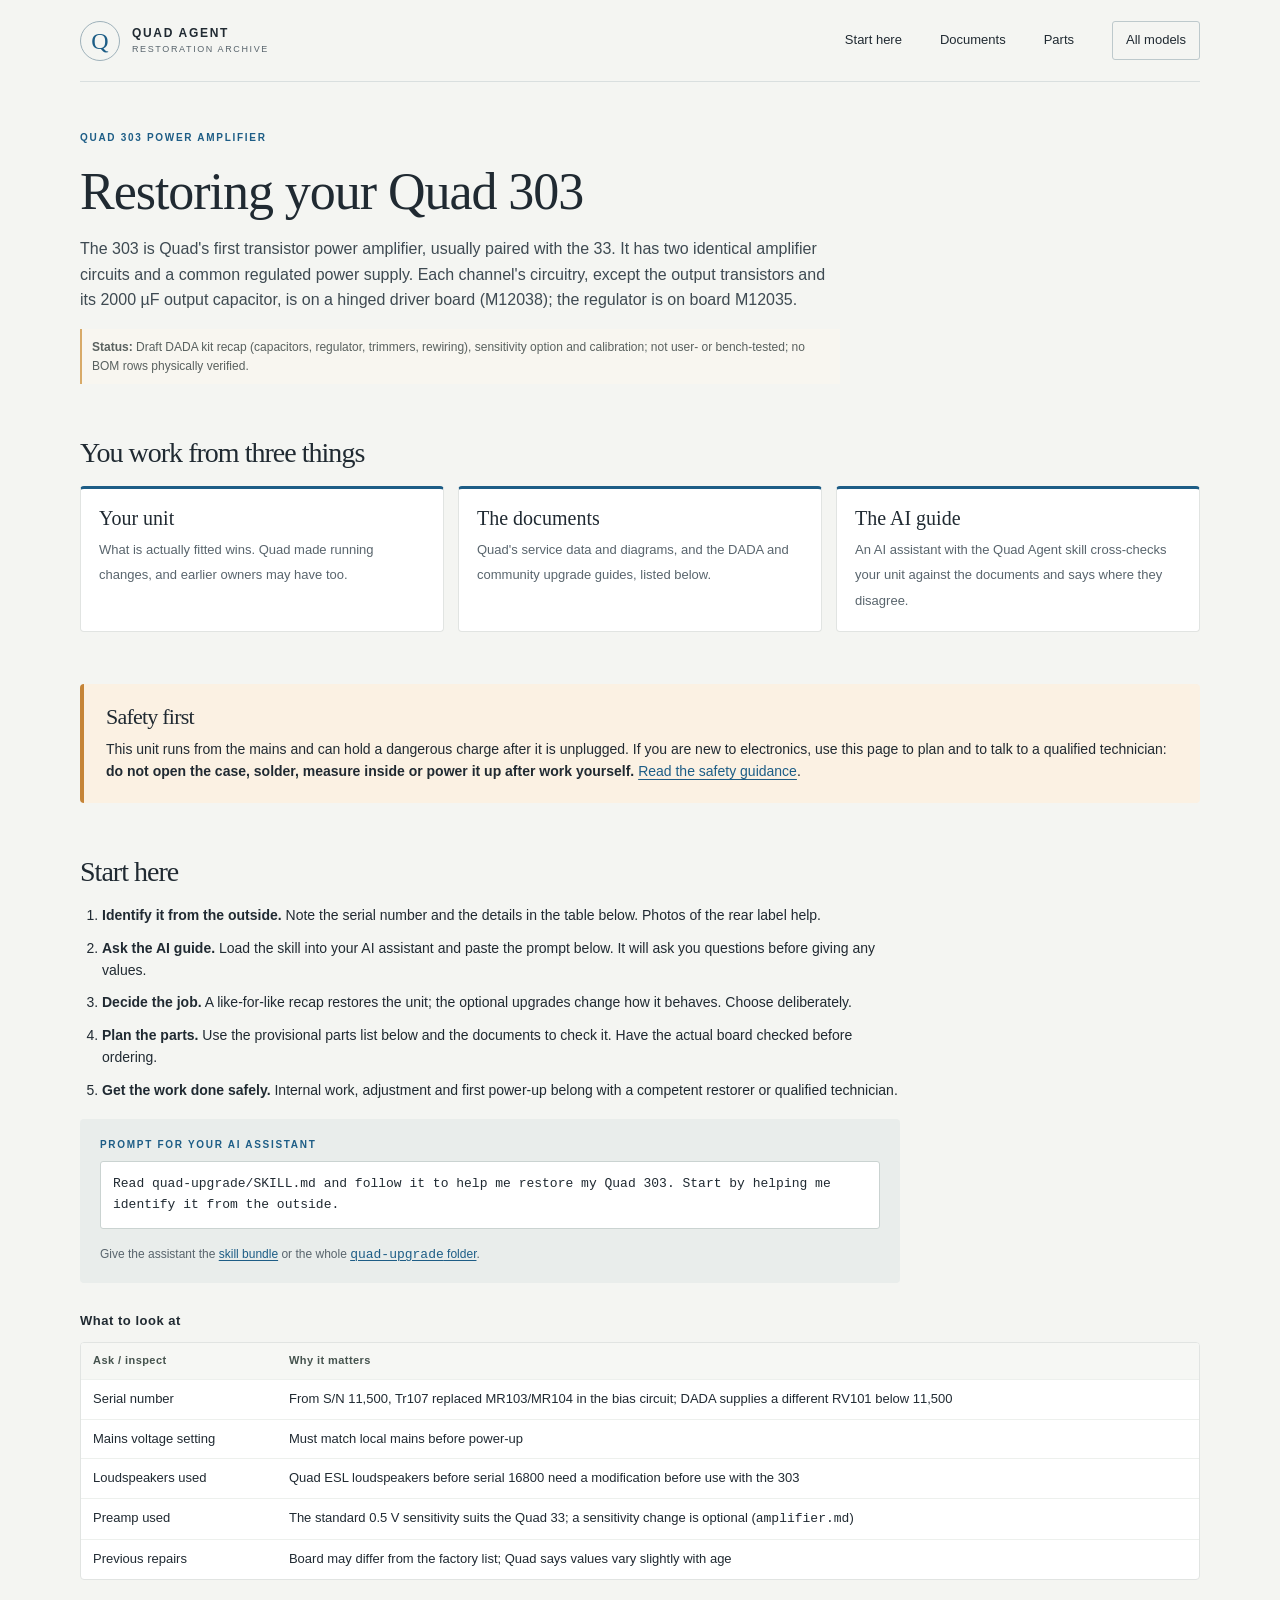
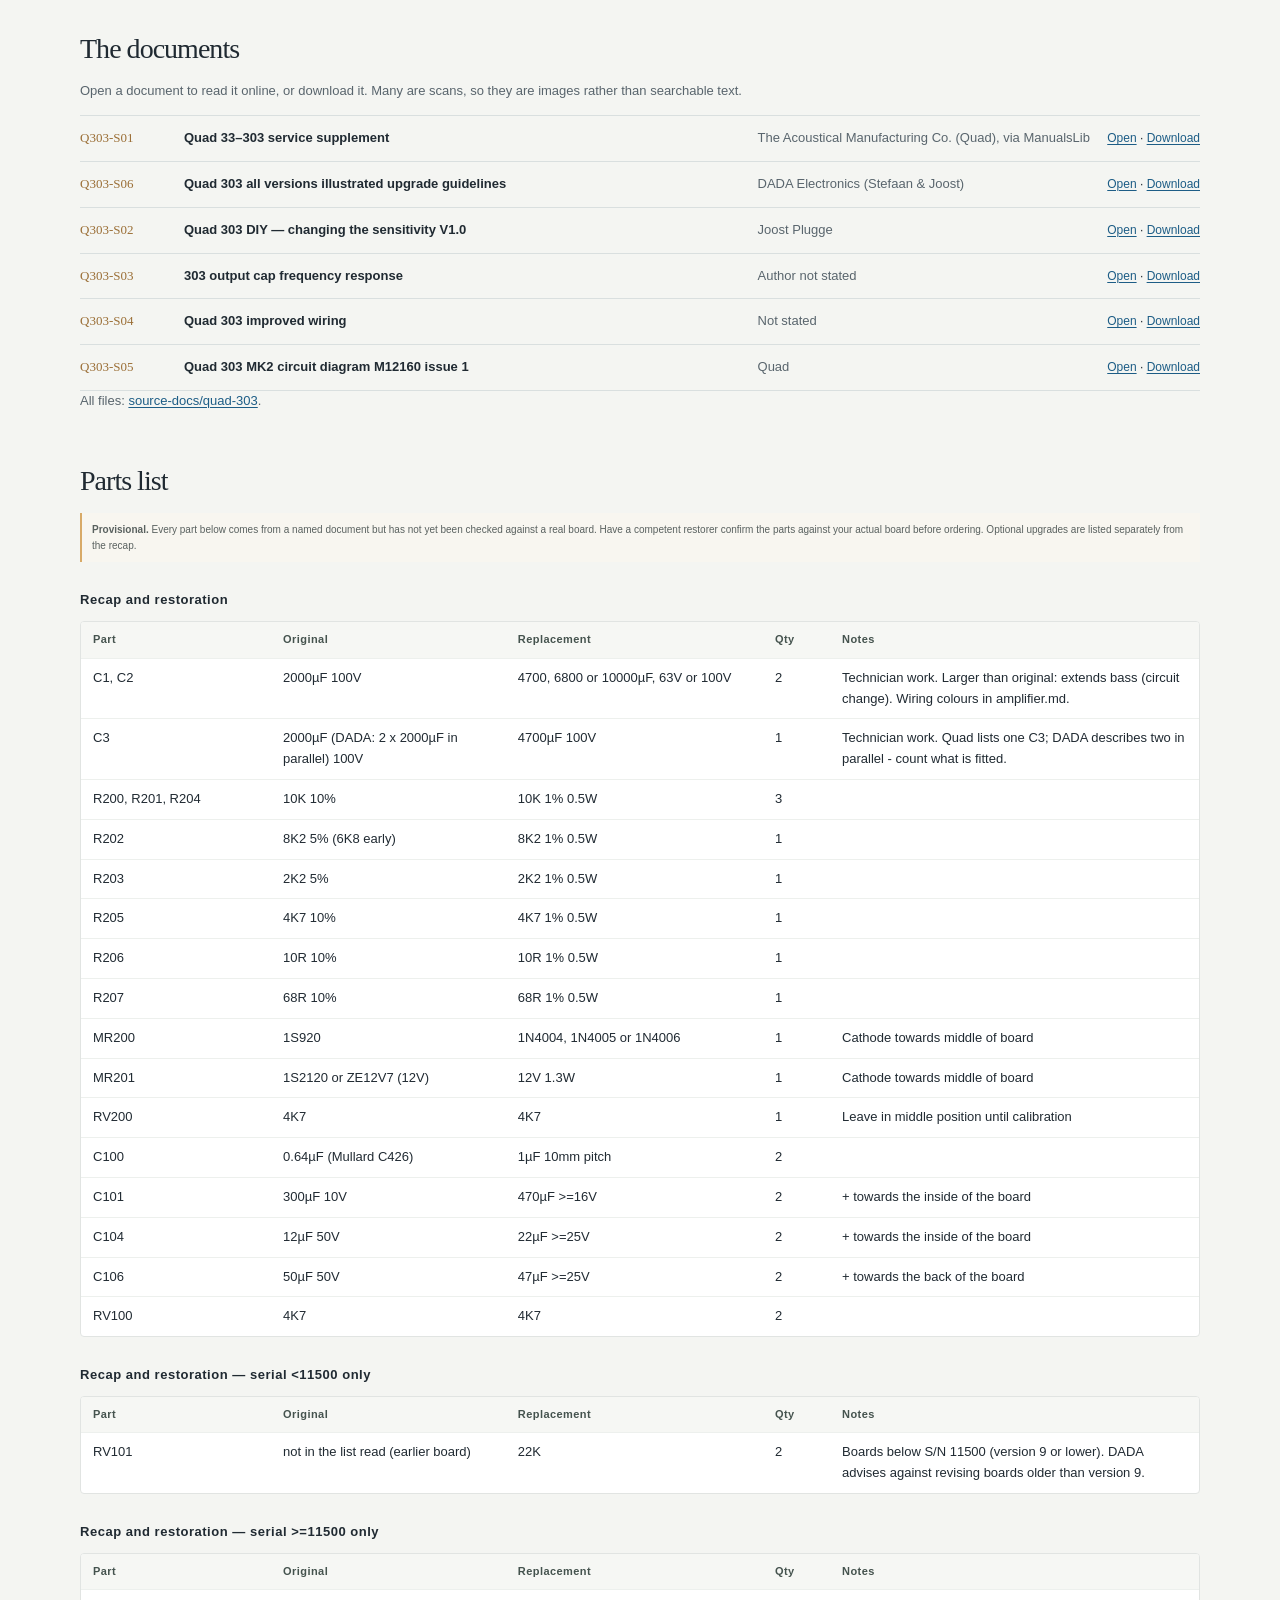
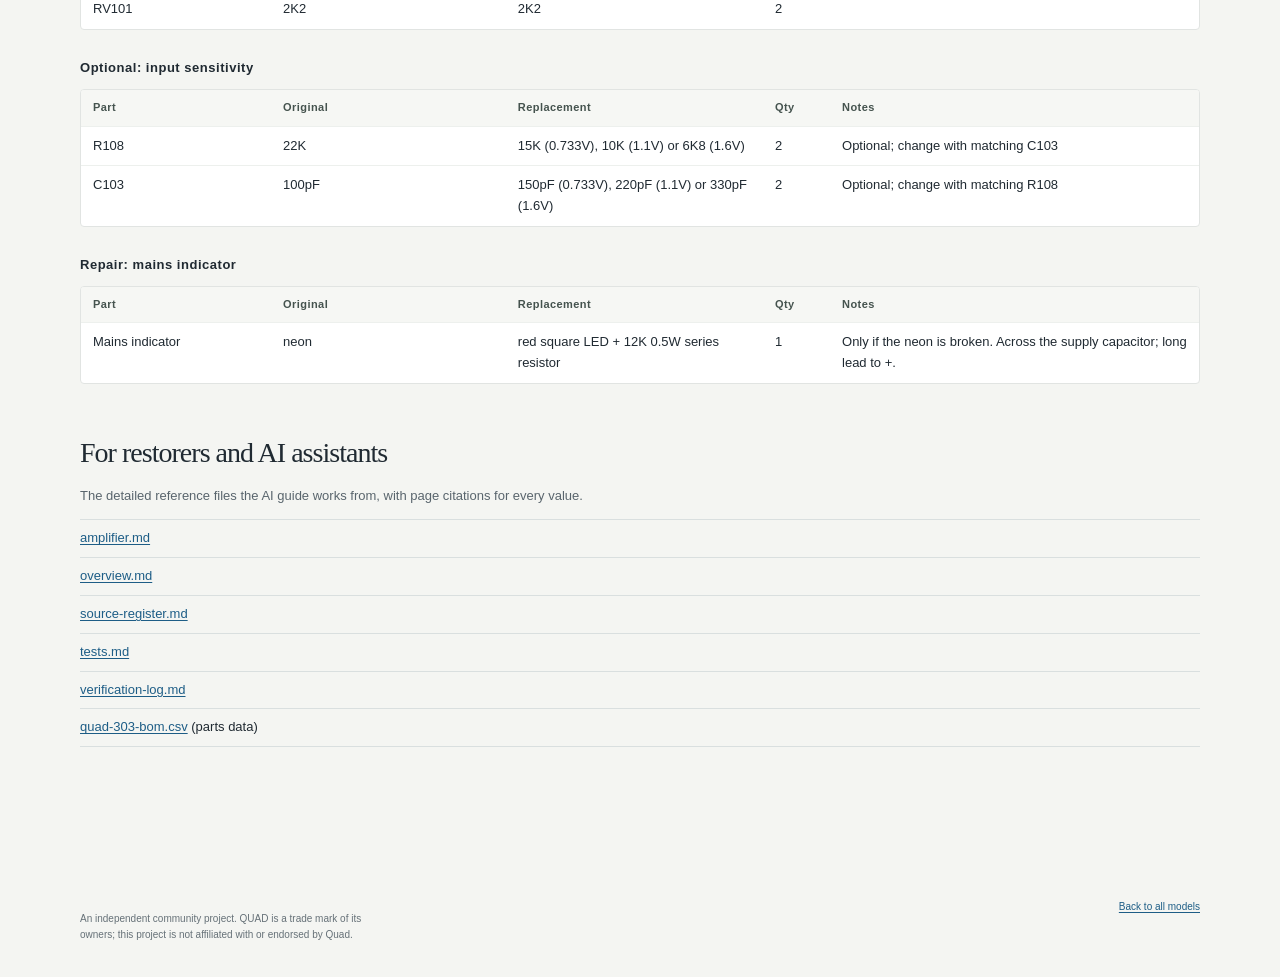
==== docs/models/quad-303.html @ 79ba2ab3 "Add owner-friendly model pages to the project site scripts/build_site.py generates docs/models/<mode" ====
<!doctype html>
<html lang="en">
  <head>
    <meta charset="utf-8">
    <meta name="viewport" content="width=device-width, initial-scale=1">
    <meta name="description" content="Restoring a Quad 303: where to start, the source documents, and the provisional parts list.">
    <title>Quad 303 restoration | Quad Agent</title>
    <link rel="stylesheet" href="../styles.css">
  </head>
  <body>
    <a class="skip-link" href="#main">Skip to content</a>
    <!-- Generated by scripts/build_site.py. Do not edit by hand. -->
    <header class="site-header">
      <a class="brand" href="../index.html" aria-label="Quad Agent home">
        <span class="brand-mark" aria-hidden="true">Q</span>
        <span class="brand-name"><strong>QUAD AGENT</strong><small>RESTORATION ARCHIVE</small></span>
      </a>
      <nav aria-label="Page sections">
        <a href="#start">Start here</a>
        <a href="#documents">Documents</a>
        <a href="#parts">Parts</a>
        <a class="nav-repo" href="../index.html#guides">All models</a>
      </nav>
    </header>

    <main id="main" class="shell model-page">
      <section class="model-hero">
        <p class="eyebrow">QUAD 303 POWER AMPLIFIER</p>
        <h1>Restoring your Quad 303</h1>
        <p class="model-intro">The 303 is Quad&#x27;s first transistor power amplifier, usually paired with the 33. It has two identical amplifier circuits and a common regulated power supply. Each channel&#x27;s circuitry, except the output transistors and its 2000 µF output capacitor, is on a hinged driver board (M12038); the regulator is on board M12035.</p>
        <p class="card-caveat model-status"><strong>Status:</strong> Draft DADA kit recap (capacitors, regulator, trimmers, rewiring), sensitivity option and calibration; not user- or bench-tested; no BOM rows physically verified.</p>
      </section>

      <section class="three-things" aria-labelledby="three-title">
        <h2 id="three-title">You work from three things</h2>
        <ol class="three-list">
          <li><strong>Your unit</strong><span>What is actually fitted wins. Quad made running changes, and earlier owners may have too.</span></li>
          <li><strong>The documents</strong><span>Quad's service data and diagrams, and the DADA and community upgrade guides, listed below.</span></li>
          <li><strong>The AI guide</strong><span>An AI assistant with the Quad Agent skill cross-checks your unit against the documents and says where they disagree.</span></li>
        </ol>
      </section>

      <section class="safety-box" aria-labelledby="safety-title">
        <h2 id="safety-title">Safety first</h2>
        <p>This unit runs from the mains and can hold a dangerous charge after it is unplugged. If you are new to electronics, use this page to plan and to talk to a qualified technician: <strong>do not open the case, solder, measure inside or power it up after work yourself.</strong> <a href="https://github.com/Quad-Hi-Fi-Restoration/quad-agent/blob/main/quad-upgrade/reference/safety.md">Read the safety guidance</a>.</p>
      </section>

      <section id="start" aria-labelledby="start-title">
        <h2 id="start-title">Start here</h2>
        <ol class="step-list">
          <li><strong>Identify it from the outside.</strong> Note the serial number and the details in the table below. Photos of the rear label help.</li>
          <li><strong>Ask the AI guide.</strong> Load the skill into your AI assistant and paste the prompt below. It will ask you questions before giving any values.</li>
          <li><strong>Decide the job.</strong> A like-for-like recap restores the unit; the optional upgrades change how it behaves. Choose deliberately.</li>
          <li><strong>Plan the parts.</strong> Use the provisional parts list below and the documents to check it. Have the actual board checked before ordering.</li>
          <li><strong>Get the work done safely.</strong> Internal work, adjustment and first power-up belong with a competent restorer or qualified technician.</li>
        </ol>
        <div class="prompt-box">
          <p class="eyebrow">PROMPT FOR YOUR AI ASSISTANT</p>
          <p><code>Read quad-upgrade/SKILL.md and follow it to help me restore my Quad 303. Start by helping me identify it from the outside.</code></p>
          <p class="prompt-note">Give the assistant the <a href="https://github.com/Quad-Hi-Fi-Restoration/quad-agent/releases/latest">skill bundle</a> or the whole <a href="https://github.com/Quad-Hi-Fi-Restoration/quad-agent/tree/main/quad-upgrade"><code>quad-upgrade</code> folder</a>.</p>
        </div>
        <h3>What to look at</h3>
        <div class="table-wrap"><table>
          <thead><tr><th>Ask / inspect</th><th>Why it matters</th></tr></thead>
          <tbody>
            <tr><td>Serial number</td><td>From S/N 11,500, Tr107 replaced MR103/MR104 in the bias circuit; DADA supplies a different RV101 below 11,500</td></tr>
            <tr><td>Mains voltage setting</td><td>Must match local mains before power-up</td></tr>
            <tr><td>Loudspeakers used</td><td>Quad ESL loudspeakers before serial 16800 need a modification before use with the 303</td></tr>
            <tr><td>Preamp used</td><td>The standard 0.5 V sensitivity suits the Quad 33; a sensitivity change is optional (<code>amplifier.md</code>)</td></tr>
            <tr><td>Previous repairs</td><td>Board may differ from the factory list; Quad says values vary slightly with age</td></tr>
          </tbody>
        </table></div>
      </section>

      <section id="documents" aria-labelledby="docs-title">
        <h2 id="docs-title">The documents</h2>
        <p class="section-note">Open a document to read it online, or download it. Many are scans, so they are images rather than searchable text.</p>
        <ul class="doc-list">
          <li><span class="doc-id">Q303-S01</span><span class="doc-title">Quad 33–303 service supplement</span><span class="doc-author">The Acoustical Manufacturing Co. (Quad), via ManualsLib</span><span class="doc-links"><a href="https://github.com/Quad-Hi-Fi-Restoration/quad-agent/blob/main/source-docs/quad-303/QUAD%20303%20Service%20Supplement%20Manual.pdf">Open</a> · <a href="https://github.com/Quad-Hi-Fi-Restoration/quad-agent/blob/main/source-docs/quad-303/QUAD%20303%20Service%20Supplement%20Manual.pdf?raw=true">Download</a></span></li>
          <li><span class="doc-id">Q303-S06</span><span class="doc-title">Quad 303 all versions illustrated upgrade guidelines</span><span class="doc-author">DADA Electronics (Stefaan &amp; Joost)</span><span class="doc-links"><a href="https://github.com/Quad-Hi-Fi-Restoration/quad-agent/blob/main/source-docs/quad-303/Dada%20-%20Quad_303_DIY_illustrated_upgrade_guidelines_V2.0.pdf">Open</a> · <a href="https://github.com/Quad-Hi-Fi-Restoration/quad-agent/blob/main/source-docs/quad-303/Dada%20-%20Quad_303_DIY_illustrated_upgrade_guidelines_V2.0.pdf?raw=true">Download</a></span></li>
          <li><span class="doc-id">Q303-S02</span><span class="doc-title">Quad 303 DIY — changing the sensitivity V1.0</span><span class="doc-author">Joost Plugge</span><span class="doc-links"><a href="https://github.com/Quad-Hi-Fi-Restoration/quad-agent/blob/main/source-docs/quad-303/Quad%20303%20DIY%20Changing%20the%20sensitivity%20V1.0.pdf">Open</a> · <a href="https://github.com/Quad-Hi-Fi-Restoration/quad-agent/blob/main/source-docs/quad-303/Quad%20303%20DIY%20Changing%20the%20sensitivity%20V1.0.pdf?raw=true">Download</a></span></li>
          <li><span class="doc-id">Q303-S03</span><span class="doc-title">303 output cap frequency response</span><span class="doc-author">Author not stated</span><span class="doc-links"><a href="https://github.com/Quad-Hi-Fi-Restoration/quad-agent/blob/main/source-docs/quad-303/303%20Output%20Cap%20Frequency%20Responce.pdf">Open</a> · <a href="https://github.com/Quad-Hi-Fi-Restoration/quad-agent/blob/main/source-docs/quad-303/303%20Output%20Cap%20Frequency%20Responce.pdf?raw=true">Download</a></span></li>
          <li><span class="doc-id">Q303-S04</span><span class="doc-title">Quad 303 improved wiring</span><span class="doc-author">Not stated</span><span class="doc-links"><a href="https://github.com/Quad-Hi-Fi-Restoration/quad-agent/blob/main/source-docs/quad-303/Quad-303-improved-wiring.pdf">Open</a> · <a href="https://github.com/Quad-Hi-Fi-Restoration/quad-agent/blob/main/source-docs/quad-303/Quad-303-improved-wiring.pdf?raw=true">Download</a></span></li>
          <li><span class="doc-id">Q303-S05</span><span class="doc-title">Quad 303 MK2 circuit diagram M12160 issue 1</span><span class="doc-author">Quad</span><span class="doc-links"><a href="https://github.com/Quad-Hi-Fi-Restoration/quad-agent/blob/main/source-docs/quad-303/Quad-303-MK2-M12160-iss-1-Schematic.pdf">Open</a> · <a href="https://github.com/Quad-Hi-Fi-Restoration/quad-agent/blob/main/source-docs/quad-303/Quad-303-MK2-M12160-iss-1-Schematic.pdf?raw=true">Download</a></span></li>
        </ul>
        <p class="section-note">All files: <a href="https://github.com/Quad-Hi-Fi-Restoration/quad-agent/tree/main/source-docs/quad-303">source-docs/quad-303</a>.</p>
      </section>

      <section id="parts" aria-labelledby="parts-title">
        <h2 id="parts-title">Parts list</h2>
        <p class="card-caveat"><strong>Provisional.</strong> Every part below comes from a named document but has not yet been checked against a real board. Have a competent restorer confirm the parts against your actual board before ordering. Optional upgrades are listed separately from the recap.</p>
        <h3>Recap and restoration</h3>
        <div class="table-wrap"><table class="parts-table">
          <colgroup><col class="c-part"><col class="c-orig"><col class="c-new"><col class="c-qty"><col></colgroup>
          <thead><tr><th>Part</th><th>Original</th><th>Replacement</th><th>Qty</th><th>Notes</th></tr></thead>
          <tbody>
            <tr><td>C1, C2</td><td>2000µF 100V</td><td>4700, 6800 or 10000µF, 63V or 100V</td><td>2</td><td>Technician work. Larger than original: extends bass (circuit change). Wiring colours in amplifier.md.</td></tr>
            <tr><td>C3</td><td>2000µF (DADA: 2 x 2000µF in parallel) 100V</td><td>4700µF 100V</td><td>1</td><td>Technician work. Quad lists one C3; DADA describes two in parallel - count what is fitted.</td></tr>
            <tr><td>R200, R201, R204</td><td>10K 10%</td><td>10K 1% 0.5W</td><td>3</td><td></td></tr>
            <tr><td>R202</td><td>8K2 5% (6K8 early)</td><td>8K2 1% 0.5W</td><td>1</td><td></td></tr>
            <tr><td>R203</td><td>2K2 5%</td><td>2K2 1% 0.5W</td><td>1</td><td></td></tr>
            <tr><td>R205</td><td>4K7 10%</td><td>4K7 1% 0.5W</td><td>1</td><td></td></tr>
            <tr><td>R206</td><td>10R 10%</td><td>10R 1% 0.5W</td><td>1</td><td></td></tr>
            <tr><td>R207</td><td>68R 10%</td><td>68R 1% 0.5W</td><td>1</td><td></td></tr>
            <tr><td>MR200</td><td>1S920</td><td>1N4004, 1N4005 or 1N4006</td><td>1</td><td>Cathode towards middle of board</td></tr>
            <tr><td>MR201</td><td>1S2120 or ZE12V7 (12V)</td><td>12V 1.3W</td><td>1</td><td>Cathode towards middle of board</td></tr>
            <tr><td>RV200</td><td>4K7</td><td>4K7</td><td>1</td><td>Leave in middle position until calibration</td></tr>
            <tr><td>C100</td><td>0.64µF (Mullard C426)</td><td>1µF 10mm pitch</td><td>2</td><td></td></tr>
            <tr><td>C101</td><td>300µF 10V</td><td>470µF &gt;=16V</td><td>2</td><td>+ towards the inside of the board</td></tr>
            <tr><td>C104</td><td>12µF 50V</td><td>22µF &gt;=25V</td><td>2</td><td>+ towards the inside of the board</td></tr>
            <tr><td>C106</td><td>50µF 50V</td><td>47µF &gt;=25V</td><td>2</td><td>+ towards the back of the board</td></tr>
            <tr><td>RV100</td><td>4K7</td><td>4K7</td><td>2</td><td></td></tr>
          </tbody>
        </table></div>
        <h3>Recap and restoration — serial &lt;11500 only</h3>
        <div class="table-wrap"><table class="parts-table">
          <colgroup><col class="c-part"><col class="c-orig"><col class="c-new"><col class="c-qty"><col></colgroup>
          <thead><tr><th>Part</th><th>Original</th><th>Replacement</th><th>Qty</th><th>Notes</th></tr></thead>
          <tbody>
            <tr><td>RV101</td><td>not in the list read (earlier board)</td><td>22K</td><td>2</td><td>Boards below S/N 11500 (version 9 or lower). DADA advises against revising boards older than version 9.</td></tr>
          </tbody>
        </table></div>
        <h3>Recap and restoration — serial &gt;=11500 only</h3>
        <div class="table-wrap"><table class="parts-table">
          <colgroup><col class="c-part"><col class="c-orig"><col class="c-new"><col class="c-qty"><col></colgroup>
          <thead><tr><th>Part</th><th>Original</th><th>Replacement</th><th>Qty</th><th>Notes</th></tr></thead>
          <tbody>
            <tr><td>RV101</td><td>2K2</td><td>2K2</td><td>2</td><td></td></tr>
          </tbody>
        </table></div>
        <h3>Optional: input sensitivity</h3>
        <div class="table-wrap"><table class="parts-table">
          <colgroup><col class="c-part"><col class="c-orig"><col class="c-new"><col class="c-qty"><col></colgroup>
          <thead><tr><th>Part</th><th>Original</th><th>Replacement</th><th>Qty</th><th>Notes</th></tr></thead>
          <tbody>
            <tr><td>R108</td><td>22K</td><td>15K (0.733V), 10K (1.1V) or 6K8 (1.6V)</td><td>2</td><td>Optional; change with matching C103</td></tr>
            <tr><td>C103</td><td>100pF</td><td>150pF (0.733V), 220pF (1.1V) or 330pF (1.6V)</td><td>2</td><td>Optional; change with matching R108</td></tr>
          </tbody>
        </table></div>
        <h3>Repair: mains indicator</h3>
        <div class="table-wrap"><table class="parts-table">
          <colgroup><col class="c-part"><col class="c-orig"><col class="c-new"><col class="c-qty"><col></colgroup>
          <thead><tr><th>Part</th><th>Original</th><th>Replacement</th><th>Qty</th><th>Notes</th></tr></thead>
          <tbody>
            <tr><td>Mains indicator</td><td>neon</td><td>red square LED + 12K 0.5W series resistor</td><td>1</td><td>Only if the neon is broken. Across the supply capacitor; long lead to +.</td></tr>
          </tbody>
        </table></div>
      </section>

      <section class="tech-files" aria-labelledby="tech-title">
        <h2 id="tech-title">For restorers and AI assistants</h2>
        <p class="section-note">The detailed reference files the AI guide works from, with page citations for every value.</p>
        <ul class="file-list">
          <li><a href="https://github.com/Quad-Hi-Fi-Restoration/quad-agent/blob/main/quad-upgrade/reference/quad-303/amplifier.md">amplifier.md</a></li>
          <li><a href="https://github.com/Quad-Hi-Fi-Restoration/quad-agent/blob/main/quad-upgrade/reference/quad-303/overview.md">overview.md</a></li>
          <li><a href="https://github.com/Quad-Hi-Fi-Restoration/quad-agent/blob/main/quad-upgrade/reference/quad-303/source-register.md">source-register.md</a></li>
          <li><a href="https://github.com/Quad-Hi-Fi-Restoration/quad-agent/blob/main/quad-upgrade/reference/quad-303/tests.md">tests.md</a></li>
          <li><a href="https://github.com/Quad-Hi-Fi-Restoration/quad-agent/blob/main/quad-upgrade/reference/quad-303/verification-log.md">verification-log.md</a></li>
          <li><a href="https://github.com/Quad-Hi-Fi-Restoration/quad-agent/blob/main/quad-upgrade/data/quad-303-bom.csv">quad-303-bom.csv</a> (parts data)</li>
        </ul>
      </section>
    </main>

    <footer class="site-footer shell">
      <div><p>An independent community project. QUAD is a trade mark of its owners; this project is not affiliated with or endorsed by Quad.</p></div>
      <div class="footer-meta"><p><a href="../index.html">Back to all models</a></p></div>
    </footer>
  </body>
</html>
---- docs/styles.css ----
@charset "utf-8";

:root {
  color-scheme: light;
  --ink: #202a32;
  --muted: #59656d;
  --blue: #1d5d86;
  --blue-dark: #164767;
  --line: #d9dfdf;
  --paper: #f4f5f2;
  --white: #fff;
  --warm: #f4ead4;
  --serif: Georgia, "Times New Roman", serif;
  --sans: "Segoe UI", Arial, sans-serif;
}

* { box-sizing: border-box; }
html { scroll-behavior: smooth; }
body { margin: 0; background: var(--paper); color: var(--ink); font: 16px/1.6 var(--sans); }
a { color: var(--blue); text-decoration-thickness: .08em; text-underline-offset: .18em; }
a:hover { color: var(--blue-dark); }
a:focus-visible { outline: 3px solid #c9873b; outline-offset: 4px; border-radius: 2px; }
.shell { width: min(1120px, calc(100% - 48px)); margin-inline: auto; }
.skip-link { position: absolute; top: 8px; left: 8px; z-index: 10; padding: 10px 14px; transform: translateY(-150%); background: var(--white); color: var(--ink); }
.skip-link:focus { transform: translateY(0); }

.site-header { width: min(1120px, calc(100% - 48px)); min-height: 82px; margin: auto; display: flex; align-items: center; justify-content: space-between; gap: 24px; border-bottom: 1px solid var(--line); }
.brand { display: inline-flex; align-items: center; gap: 12px; color: var(--ink); text-decoration: none; }
.brand-mark { display: grid; place-items: center; width: 40px; height: 40px; border: 1px solid #9eb1ba; border-radius: 50%; color: var(--blue); font: 24px/1 var(--serif); }
.brand-name { display: grid; line-height: 1.2; }
.brand-name strong { font-size: 12px; letter-spacing: .14em; }
.brand-name small { margin-top: 4px; color: var(--muted); font-size: 9px; letter-spacing: .18em; }
.site-header nav { display: flex; align-items: center; gap: clamp(16px, 3vw, 38px); }
.site-header nav a { color: var(--ink); font-size: 13px; text-decoration: none; }
.site-header nav a:hover { color: var(--blue); }
.site-header nav .nav-repo { padding: 8px 13px; border: 1px solid #bdc9cc; border-radius: 3px; }

.hero { display: grid; grid-template-columns: minmax(0, 1.15fr) minmax(330px, .85fr); gap: clamp(42px, 8vw, 100px); align-items: center; padding-block: 74px 62px; }
.hero-copy { max-width: 620px; }
.eyebrow { margin: 0 0 17px; color: var(--blue); font-size: 10px; font-weight: 700; letter-spacing: .17em; }
.eyebrow-dot, .status-light { display: inline-block; width: 8px; height: 8px; margin-right: 7px; border-radius: 50%; background: #c58437; vertical-align: 1px; }
h1, h2, h3, p { margin-top: 0; }
h1, h2, .panel-heading p { font-family: var(--serif); font-weight: 400; letter-spacing: -.035em; }
h1 { max-width: 620px; margin-bottom: 20px; font-size: clamp(44px, 6vw, 70px); line-height: 1.04; }
.hero-intro { max-width: 580px; margin-bottom: 26px; color: #44525b; font-size: 17px; line-height: 1.75; }
.hero-actions, .community-actions { display: flex; flex-wrap: wrap; align-items: center; gap: 15px 23px; }
.button { display: inline-flex; align-items: center; justify-content: center; min-height: 44px; padding: 10px 16px; border: 1px solid transparent; border-radius: 3px; font-size: 13px; font-weight: 650; text-decoration: none; transition: background-color .15s ease, transform .15s ease; }
.button:hover { transform: translateY(-1px); }
.button-primary { background: var(--blue); color: var(--white); }
.button-primary:hover { background: var(--blue-dark); color: var(--white); }
.text-link { font-size: 13px; font-weight: 600; }
.hero-note { margin: 30px 0 0; color: #667178; font: italic 14px var(--serif); }

.archive-panel { min-height: 360px; padding: 22px 24px 18px; display: flex; flex-direction: column; justify-content: space-between; background: #253a47; color: #f4f4ed; box-shadow: 12px 12px 0 #e3e5de; }
.panel-topline, .panel-footer { display: flex; justify-content: space-between; gap: 15px; color: #c1cbc9; font-size: 9px; font-weight: 650; letter-spacing: .12em; }
.panel-heading { margin-block: 34px 25px; padding-left: 18px; border-left: 1px solid #c68a48; }
.panel-index { color: #d6a367; font-size: 10px; letter-spacing: .16em; }
.panel-heading p { margin: 11px 0 0; font-size: clamp(25px, 3vw, 34px); line-height: 1.22; }
.panel-heading em { color: #c8d3d1; font-weight: 400; }
.archive-steps { border-top: 1px solid #50616a; }
.archive-steps div { display: grid; grid-template-columns: 37px 1fr 18px; align-items: center; gap: 10px; min-height: 42px; border-bottom: 1px solid #50616a; font-size: 11px; }
.step-number { color: #d6a367; font-size: 9px; letter-spacing: .08em; }
.step-mark { color: #d6a367; }
.panel-footer { align-items: center; margin-top: 18px; font-size: 8px; }
.panel-footer .status-light { width: 7px; height: 7px; margin: 0; background: #91b3a0; }

.status-strip { display: flex; align-items: center; gap: 20px; padding: 15px 18px; border-block: 1px solid var(--line); }
.status-label { flex: 0 0 auto; color: #53616a; font-size: 9px; font-weight: 700; letter-spacing: .13em; }
.status-label .status-light { width: 7px; height: 7px; background: #cb9a54; }
.status-strip p { flex: 1; margin: 0; color: #45515a; font-size: 12px; }
.status-strip a { flex: 0 0 auto; font-size: 11px; font-weight: 600; }

.section { padding-block: 77px 72px; }
.section-heading { display: flex; align-items: end; justify-content: space-between; gap: 30px; margin-bottom: 27px; }
.section-heading .eyebrow { margin-bottom: 9px; }
h2 { margin-bottom: 0; font-size: clamp(32px, 4.3vw, 46px); line-height: 1.12; }
.section-aside { max-width: 310px; margin: 0 0 4px; color: var(--muted); font-size: 12px; }
.model-grid { display: grid; grid-template-columns: repeat(3, minmax(0, 1fr)); gap: 14px; }
.model-grid-four { grid-template-columns: repeat(4, minmax(0, 1fr)); }
.model-grid-two { grid-template-columns: repeat(2, minmax(0, 1fr)); }
.model-group { margin: 34px 0 14px; color: #6c777b; font-size: 11px; font-weight: 700; letter-spacing: .15em; text-transform: uppercase; }
.model-group:first-of-type { margin-top: 0; }
.model-card { min-height: 330px; padding: 21px; display: flex; flex-direction: column; align-items: flex-start; background: var(--white); border: 1px solid #e1e4e2; border-radius: 4px; }
.model-card-featured { border-top: 3px solid var(--blue); padding-top: 19px; }
.card-topline { width: 100%; display: flex; align-items: center; justify-content: space-between; }
.model-number { color: #79858a; font: 14px var(--serif); }
.pill { padding: 4px 8px; border-radius: 999px; background: #edf0ed; color: #45534e; font-size: 9px; font-weight: 700; letter-spacing: .04em; }
.pill-draft { background: var(--warm); color: #72501f; }
.model-kind { margin: 23px 0 2px; color: #6c777b; font-size: 9px; font-weight: 700; letter-spacing: .15em; }
.model-card h3 { margin: 0 0 12px; font: 32px/1.2 var(--serif); letter-spacing: -.025em; }
.model-description { margin: 0 0 13px; color: #4d5a61; font-size: 12px; line-height: 1.65; }
.card-caveat { width: 100%; margin: auto 0 14px; padding: 9px 10px; border-left: 2px solid #d8aa68; background: #f8f6f0; color: #59615f; font-size: 10px; line-height: 1.55; }
.card-link, .principle-card a { font-size: 11px; font-weight: 650; }
.future-note { margin: 18px 0 0; color: #59656b; font-size: 11px; }
.future-note span { margin-right: 5px; color: var(--blue); font-size: 15px; }

.how-section { background: #e9edeb; }
.how-inner { display: grid; grid-template-columns: minmax(0, 1fr) minmax(320px, .85fr); gap: clamp(42px, 9vw, 110px); align-items: center; padding-block: 68px; }
.how-copy h2 { max-width: 540px; margin-bottom: 17px; }
.how-copy > p:not(.eyebrow) { max-width: 560px; margin-bottom: 22px; color: #4c5a60; font-size: 13px; line-height: 1.75; }
.button-light { background: var(--white); border-color: #cad3d1; color: var(--blue-dark); }
.button-light:hover { background: #f8faf8; }
.how-list { margin: 0; padding: 0; list-style: none; border-top: 1px solid #cbd3d0; }
.how-list li { display: grid; grid-template-columns: 38px 1fr; gap: 13px; padding: 16px 0; border-bottom: 1px solid #cbd3d0; }
.how-list li > span { color: #9b6f37; font: 13px var(--serif); }
.how-list strong { font-size: 12px; }
.how-list p { margin: 3px 0 0; color: #566268; font-size: 11px; }

.sources-section { padding-bottom: 78px; }
.principle-grid { display: grid; grid-template-columns: repeat(3, minmax(0, 1fr)); gap: 14px; }
.principle-card { min-height: 212px; padding: 20px; background: #fff; border: 1px solid #e1e4e2; border-radius: 4px; }
.principle-icon { display: grid; place-items: center; width: 27px; height: 27px; margin-bottom: 15px; border: 1px solid #c7d0cf; border-radius: 50%; color: var(--blue); font: 13px var(--serif); }
.principle-card h3 { margin-bottom: 7px; font: 20px var(--serif); }
.principle-card p { min-height: 64px; margin-bottom: 11px; color: #566268; font-size: 11px; line-height: 1.65; }

.community-section { background: #253a47; color: var(--white); }
.community-inner { display: grid; grid-template-columns: .9fr 1.1fr; gap: 55px; align-items: center; padding-block: 55px; }
.community-section .eyebrow { color: #d6a367; }
.community-section h2 { max-width: 440px; }
.community-copy p { margin-bottom: 20px; color: #d2dcda; font-size: 12px; line-height: 1.75; }
.community-section .button-primary { background: #f2ead9; color: #253a47; }
.community-section .button-primary:hover { background: #fff; color: #253a47; }
.community-section .text-link { color: #f2ead9; }
.community-section .text-link:hover { color: #fff; }

.site-footer { display: flex; justify-content: space-between; gap: 40px; padding-block: 28px 35px; }
.footer-brand .brand-mark { width: 32px; height: 32px; font-size: 19px; }
.footer-brand .brand-name strong { font-size: 10px; }
.footer-brand .brand-name small { font-size: 8px; }
.site-footer > div:first-child > p { max-width: 310px; margin: 12px 0 0; color: #667178; font-size: 10px; }
.footer-meta { max-width: 510px; }
.footer-meta p { margin: 0 0 5px; color: #69747a; font-size: 10px; }

@media (max-width: 800px) {
  .hero { grid-template-columns: 1fr  minmax(280px, .8fr); gap: 34px; padding-block: 58px 48px; }
  .archive-panel { min-height: 330px; padding: 18px; }
  .model-grid, .principle-grid { grid-template-columns: 1fr 1fr; }
  .model-grid .model-card:last-child:nth-child(odd), .principle-card:last-child { grid-column: 1 / -1; }
  .model-card { min-height: 300px; }
  .how-inner { gap: 38px; }
}
@media (max-width: 620px) {
  .shell, .site-header { width: min(100% - 32px, 520px); }
  .site-header { min-height: 70px; align-items: center; flex-wrap: wrap; padding-block: 14px; }
  .site-header nav { width: 100%; justify-content: space-between; flex-wrap: wrap; gap: 8px 15px; padding-top: 4px; }
  .site-header nav a { font-size: 11px; }
  .site-header nav .nav-repo { padding: 5px 8px; }
  .hero { grid-template-columns: 1fr; gap: 32px; padding-block: 48px 34px; }
  h1 { max-width: 500px; font-size: clamp(43px, 13vw, 61px); }
  .hero-intro { font-size: 15px; }
  .archive-panel { min-height: 315px; }
  .status-strip { align-items: flex-start; flex-wrap: wrap; gap: 7px 12px; padding: 13px 0; }
  .status-strip p { flex-basis: 100%; order: 2; }
  .status-strip a { margin-left: auto; }
  .section { padding-block: 55px; }
  .section-heading { display: block; }
  .section-aside { margin-top: 12px; }
  .model-grid, .principle-grid { grid-template-columns: 1fr; }
  .model-grid .model-card:last-child:nth-child(odd), .principle-card:last-child { grid-column: auto; }
  .model-card { min-height: 0; }
  .card-caveat { margin-top: 4px; }
  .how-inner, .community-inner { grid-template-columns: 1fr; gap: 32px; padding-block: 50px; }
  .principle-card { min-height: 0; }
  .principle-card p { min-height: 0; }
  .site-footer { display: block; padding-block: 24px 30px; }
  .footer-meta { margin-top: 20px; }
}
@media (prefers-reduced-motion: reduce) {
  html { scroll-behavior: auto; }
  *, *::before, *::after { transition-duration: .01ms !important; }
}

/* Model pages (generated by scripts/build_site.py) */
.model-page { padding-block: 48px 72px; }
.model-page section { margin-bottom: 52px; }
.model-page h1 { margin: 0 0 16px; font: clamp(34px, 5vw, 52px)/1.1 var(--serif); letter-spacing: -.02em; }
.model-page h2 { margin: 0 0 16px; font: 28px/1.2 var(--serif); }
.model-page h3 { margin: 28px 0 10px; font-size: 13px; letter-spacing: .04em; }
.model-intro { max-width: 760px; color: #3e4a52; font-size: 16px; }
.model-status { max-width: 760px; font-size: 12px; }
.three-list { display: grid; grid-template-columns: repeat(3, minmax(0, 1fr)); gap: 14px; margin: 0; padding: 0; list-style: none; counter-reset: three; }
.three-list li { padding: 18px; background: var(--white); border: 1px solid #e1e4e2; border-top: 3px solid var(--blue); border-radius: 4px; }
.three-list strong { display: block; margin-bottom: 6px; font: 20px var(--serif); }
.three-list span { color: var(--muted); font-size: 13px; }
.safety-box { padding: 20px 22px; background: #fbf1e3; border-left: 4px solid #c58437; border-radius: 4px; }
.safety-box h2 { margin-bottom: 8px; font-size: 22px; }
.safety-box p { margin: 0; font-size: 14px; }
.step-list { max-width: 820px; padding-left: 22px; }
.step-list li { margin-bottom: 10px; font-size: 14px; }
.prompt-box { max-width: 820px; margin-top: 18px; padding: 18px 20px; background: #e9edeb; border-radius: 4px; }
.prompt-box .eyebrow { margin-bottom: 8px; }
.prompt-box code { display: block; padding: 12px; background: var(--white); border: 1px solid #cad3d1; border-radius: 3px; font-size: 13px; white-space: normal; }
.prompt-note { margin: 10px 0 0; font-size: 12px; color: var(--muted); }
.prompt-note code { display: inline; padding: 0; border: 0; background: none; }
.section-note { color: var(--muted); font-size: 13px; }
.table-wrap { overflow-x: auto; border: 1px solid #e1e4e2; border-radius: 4px; background: var(--white); }
.model-page table { width: 100%; border-collapse: collapse; font-size: 13px; }
.model-page th, .model-page td { padding: 9px 12px; border-bottom: 1px solid #edf0ed; text-align: left; vertical-align: top; }
.model-page th { background: #f6f7f4; color: #45534e; font-size: 11px; letter-spacing: .04em; }
.model-page tr:last-child td { border-bottom: 0; }
.doc-list, .file-list { margin: 0; padding: 0; list-style: none; border-top: 1px solid var(--line); }
.doc-list li { display: grid; grid-template-columns: 90px minmax(0, 1fr) minmax(0, .6fr) auto; gap: 14px; align-items: baseline; padding: 12px 0; border-bottom: 1px solid var(--line); font-size: 13px; }
.doc-id { color: #9b6f37; font: 13px var(--serif); }
.doc-title { font-weight: 600; }
.doc-author { color: var(--muted); }
.doc-links { white-space: nowrap; font-size: 12px; }
.file-list li { padding: 8px 0; border-bottom: 1px solid var(--line); font-size: 13px; }
@media (max-width: 760px) {
  .three-list { grid-template-columns: 1fr; }
  .doc-list li { grid-template-columns: 1fr; gap: 2px; }
}
.parts-table { table-layout: fixed; min-width: 640px; }
.parts-table .c-part { width: 17%; }
.parts-table .c-orig { width: 21%; }
.parts-table .c-new { width: 23%; }
.parts-table .c-qty { width: 6%; }
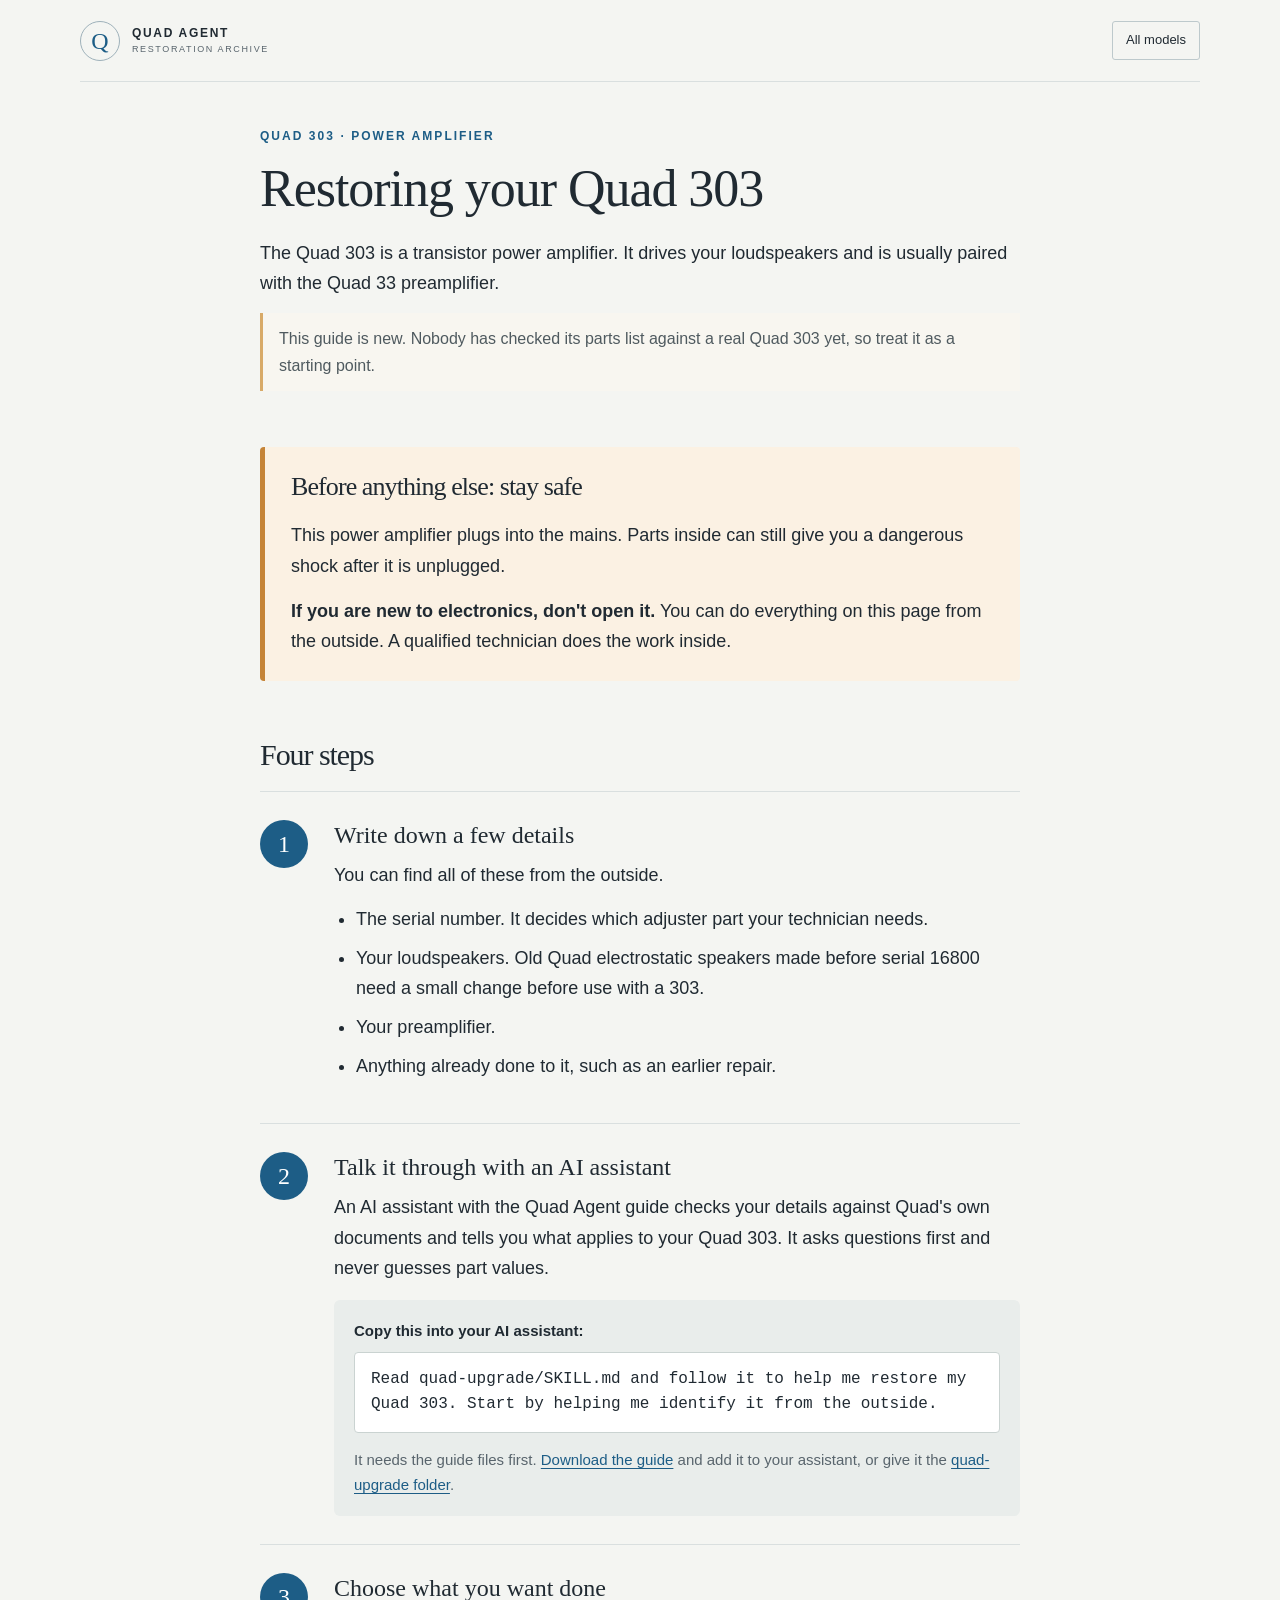
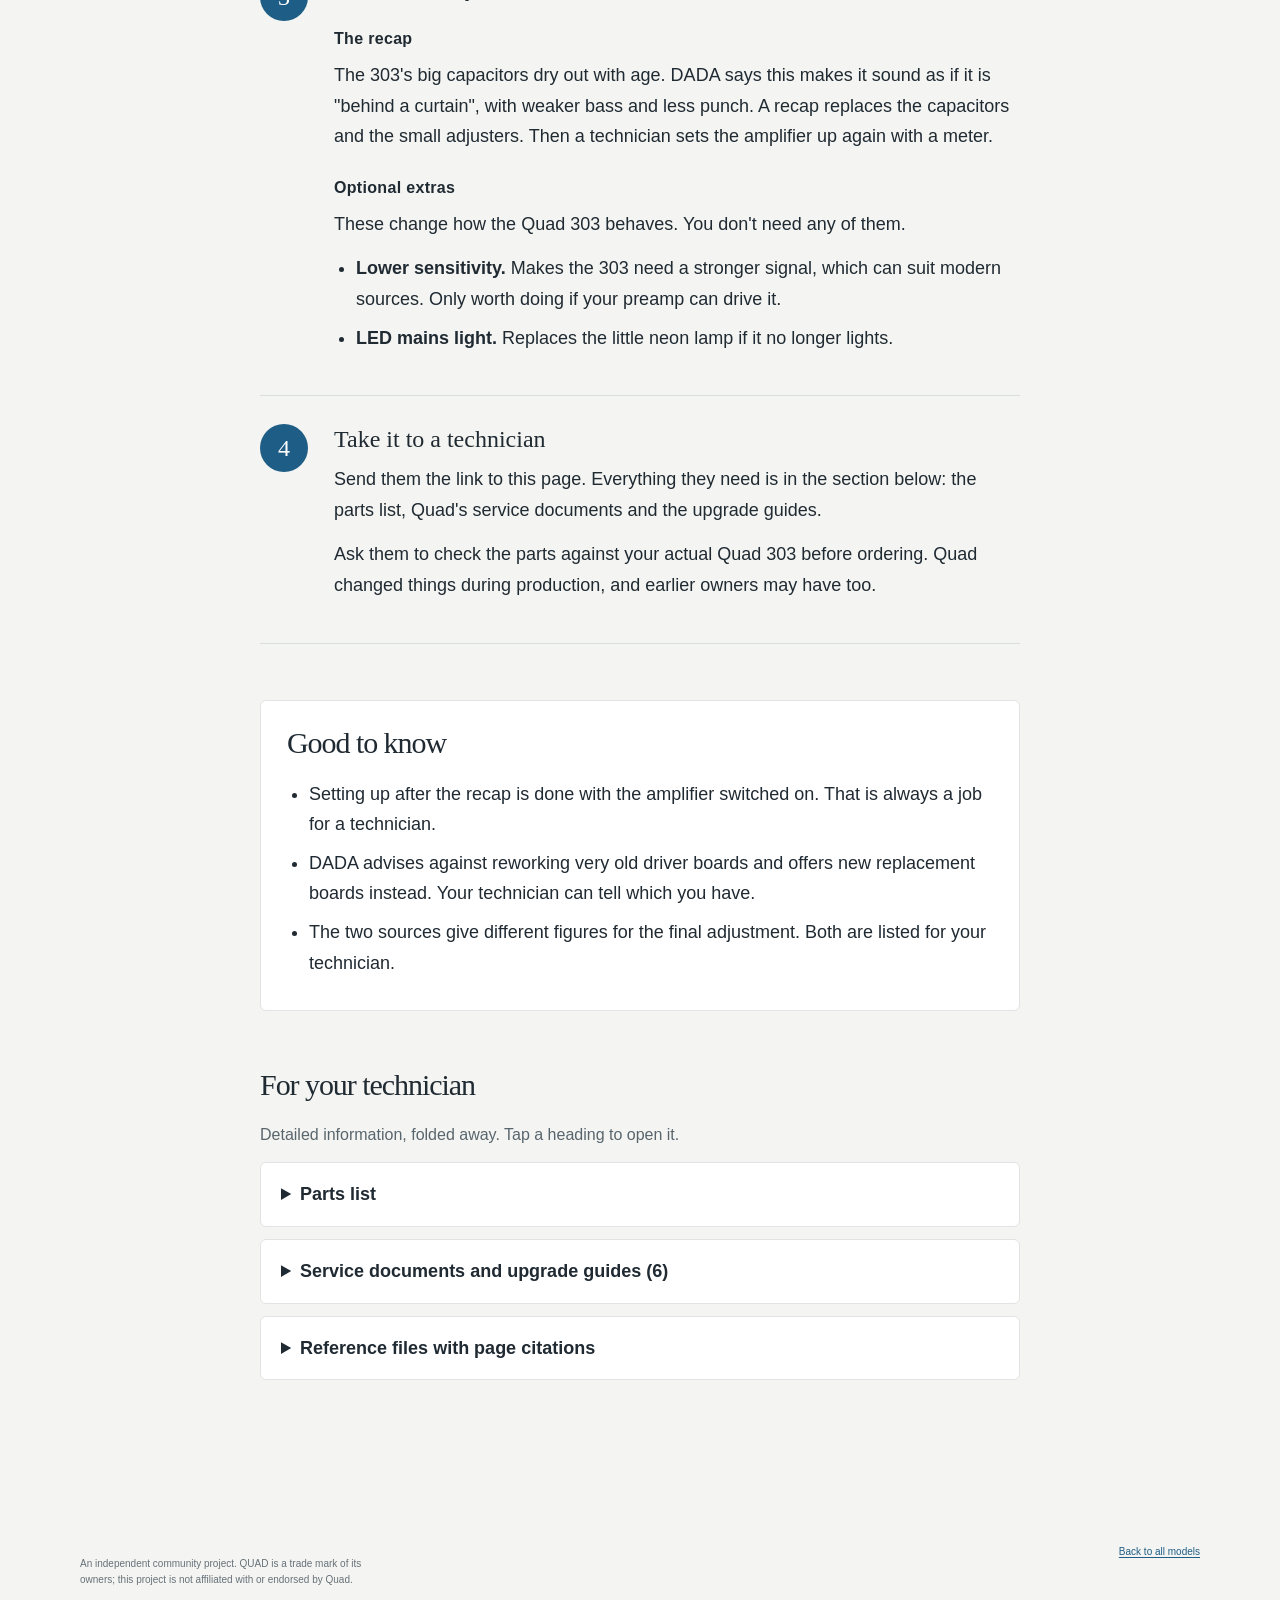
==== commit b2def48e: "Simplify model pages for new owners Each model page now reads from plain-English text in docs/owners" ====
--- a/docs/models/quad-303.html
+++ b/docs/models/quad-303.html
@@ -3,167 +3,192 @@
   <head>
     <meta charset="utf-8">
     <meta name="viewport" content="width=device-width, initial-scale=1">
-    <meta name="description" content="Restoring a Quad 303: where to start, the source documents, and the provisional parts list.">
-    <title>Quad 303 restoration | Quad Agent</title>
+    <meta name="description" content="A simple, safe guide to restoring a Quad 303 power amplifier.">
+    <title>Restoring your Quad 303 | Quad Agent</title>
     <link rel="stylesheet" href="../styles.css">
   </head>
-  <body>
+  <body class="owner">
     <a class="skip-link" href="#main">Skip to content</a>
-    <!-- Generated by scripts/build_site.py. Do not edit by hand. -->
+    <!-- Generated by scripts/build_site.py from docs/owners/quad-303.md and the skill. Do not edit by hand. -->
     <header class="site-header">
       <a class="brand" href="../index.html" aria-label="Quad Agent home">
         <span class="brand-mark" aria-hidden="true">Q</span>
         <span class="brand-name"><strong>QUAD AGENT</strong><small>RESTORATION ARCHIVE</small></span>
       </a>
-      <nav aria-label="Page sections">
-        <a href="#start">Start here</a>
-        <a href="#documents">Documents</a>
-        <a href="#parts">Parts</a>
+      <nav aria-label="Site">
         <a class="nav-repo" href="../index.html#guides">All models</a>
       </nav>
     </header>
 
-    <main id="main" class="shell model-page">
-      <section class="model-hero">
-        <p class="eyebrow">QUAD 303 POWER AMPLIFIER</p>
+    <main id="main" class="shell owner-page">
+      <section class="owner-hero">
+        <p class="eyebrow">QUAD 303 · POWER AMPLIFIER</p>
         <h1>Restoring your Quad 303</h1>
-        <p class="model-intro">The 303 is Quad&#x27;s first transistor power amplifier, usually paired with the 33. It has two identical amplifier circuits and a common regulated power supply. Each channel&#x27;s circuitry, except the output transistors and its 2000 µF output capacitor, is on a hinged driver board (M12038); the regulator is on board M12035.</p>
-        <p class="card-caveat model-status"><strong>Status:</strong> Draft DADA kit recap (capacitors, regulator, trimmers, rewiring), sensitivity option and calibration; not user- or bench-tested; no BOM rows physically verified.</p>
-      </section>
-
-      <section class="three-things" aria-labelledby="three-title">
-        <h2 id="three-title">You work from three things</h2>
-        <ol class="three-list">
-          <li><strong>Your unit</strong><span>What is actually fitted wins. Quad made running changes, and earlier owners may have too.</span></li>
-          <li><strong>The documents</strong><span>Quad's service data and diagrams, and the DADA and community upgrade guides, listed below.</span></li>
-          <li><strong>The AI guide</strong><span>An AI assistant with the Quad Agent skill cross-checks your unit against the documents and says where they disagree.</span></li>
-        </ol>
+        <p>The Quad 303 is a transistor power amplifier. It drives your loudspeakers and is usually paired with the Quad 33 preamplifier.</p>
+        <p class="new-note">This guide is new. Nobody has checked its parts list against a real Quad 303 yet, so treat it as a starting point.</p>
       </section>
 
       <section class="safety-box" aria-labelledby="safety-title">
-        <h2 id="safety-title">Safety first</h2>
-        <p>This unit runs from the mains and can hold a dangerous charge after it is unplugged. If you are new to electronics, use this page to plan and to talk to a qualified technician: <strong>do not open the case, solder, measure inside or power it up after work yourself.</strong> <a href="https://github.com/Quad-Hi-Fi-Restoration/quad-agent/blob/main/quad-upgrade/reference/safety.md">Read the safety guidance</a>.</p>
+        <h2 id="safety-title">Before anything else: stay safe</h2>
+        <p>This power amplifier plugs into the mains. Parts inside can still give you a dangerous shock after it is unplugged.</p>
+        <p><strong>If you are new to electronics, don't open it.</strong> You can do everything on this page from the outside. A qualified technician does the work inside.</p>
       </section>
 
-      <section id="start" aria-labelledby="start-title">
-        <h2 id="start-title">Start here</h2>
-        <ol class="step-list">
-          <li><strong>Identify it from the outside.</strong> Note the serial number and the details in the table below. Photos of the rear label help.</li>
-          <li><strong>Ask the AI guide.</strong> Load the skill into your AI assistant and paste the prompt below. It will ask you questions before giving any values.</li>
-          <li><strong>Decide the job.</strong> A like-for-like recap restores the unit; the optional upgrades change how it behaves. Choose deliberately.</li>
-          <li><strong>Plan the parts.</strong> Use the provisional parts list below and the documents to check it. Have the actual board checked before ordering.</li>
-          <li><strong>Get the work done safely.</strong> Internal work, adjustment and first power-up belong with a competent restorer or qualified technician.</li>
-        </ol>
-        <div class="prompt-box">
-          <p class="eyebrow">PROMPT FOR YOUR AI ASSISTANT</p>
-          <p><code>Read quad-upgrade/SKILL.md and follow it to help me restore my Quad 303. Start by helping me identify it from the outside.</code></p>
-          <p class="prompt-note">Give the assistant the <a href="https://github.com/Quad-Hi-Fi-Restoration/quad-agent/releases/latest">skill bundle</a> or the whole <a href="https://github.com/Quad-Hi-Fi-Restoration/quad-agent/tree/main/quad-upgrade"><code>quad-upgrade</code> folder</a>.</p>
+      <section class="steps" aria-labelledby="steps-title">
+        <h2 id="steps-title">Four steps</h2>
+
+        <div class="step">
+          <span class="step-no">1</span>
+          <div class="step-body">
+            <h3>Write down a few details</h3>
+            <p>You can find all of these from the outside.</p>
+            <ul><li>The serial number. It decides which adjuster part your technician needs.</li><li>Your loudspeakers. Old Quad electrostatic speakers made before serial 16800 need a small change before use with a 303.</li><li>Your preamplifier.</li><li>Anything already done to it, such as an earlier repair.</li></ul>
+          </div>
         </div>
-        <h3>What to look at</h3>
-        <div class="table-wrap"><table>
-          <thead><tr><th>Ask / inspect</th><th>Why it matters</th></tr></thead>
-          <tbody>
-            <tr><td>Serial number</td><td>From S/N 11,500, Tr107 replaced MR103/MR104 in the bias circuit; DADA supplies a different RV101 below 11,500</td></tr>
-            <tr><td>Mains voltage setting</td><td>Must match local mains before power-up</td></tr>
-            <tr><td>Loudspeakers used</td><td>Quad ESL loudspeakers before serial 16800 need a modification before use with the 303</td></tr>
-            <tr><td>Preamp used</td><td>The standard 0.5 V sensitivity suits the Quad 33; a sensitivity change is optional (<code>amplifier.md</code>)</td></tr>
-            <tr><td>Previous repairs</td><td>Board may differ from the factory list; Quad says values vary slightly with age</td></tr>
-          </tbody>
-        </table></div>
+
+        <div class="step">
+          <span class="step-no">2</span>
+          <div class="step-body">
+            <h3>Talk it through with an AI assistant</h3>
+            <p>An AI assistant with the Quad Agent guide checks your details against Quad's own documents and tells you what applies to your Quad 303. It asks questions first and never guesses part values.</p>
+            <div class="prompt-box">
+              <p class="prompt-label">Copy this into your AI assistant:</p>
+              <p class="prompt-text">Read quad-upgrade/SKILL.md and follow it to help me restore my Quad 303. Start by helping me identify it from the outside.</p>
+              <p class="prompt-note">It needs the guide files first. <a href="https://github.com/Quad-Hi-Fi-Restoration/quad-agent/releases/latest">Download the guide</a> and add it to your assistant, or give it the <a href="https://github.com/Quad-Hi-Fi-Restoration/quad-agent/tree/main/quad-upgrade">quad-upgrade folder</a>.</p>
+            </div>
+          </div>
+        </div>
+
+        <div class="step">
+          <span class="step-no">3</span>
+          <div class="step-body">
+            <h3>Choose what you want done</h3>
+            <h4>The recap</h4>
+            <p>The 303&#x27;s big capacitors dry out with age. DADA says this makes it sound as if it is &quot;behind a curtain&quot;, with weaker bass and less punch. A recap replaces the capacitors and the small adjusters. Then a technician sets the amplifier up again with a meter.</p>
+            <h4>Optional extras</h4>
+            <p>These change how the Quad 303 behaves. You don't need any of them.</p>
+            <ul><li><strong>Lower sensitivity.</strong> Makes the 303 need a stronger signal, which can suit modern sources. Only worth doing if your preamp can drive it.</li><li><strong>LED mains light.</strong> Replaces the little neon lamp if it no longer lights.</li></ul>
+          </div>
+        </div>
+
+        <div class="step">
+          <span class="step-no">4</span>
+          <div class="step-body">
+            <h3>Take it to a technician</h3>
+            <p>Send them the link to this page. Everything they need is in the section below: the parts list, Quad's service documents and the upgrade guides.</p>
+            <p>Ask them to check the parts against your actual Quad 303 before ordering. Quad changed things during production, and earlier owners may have too.</p>
+          </div>
+        </div>
       </section>
 
-      <section id="documents" aria-labelledby="docs-title">
-        <h2 id="docs-title">The documents</h2>
-        <p class="section-note">Open a document to read it online, or download it. Many are scans, so they are images rather than searchable text.</p>
-        <ul class="doc-list">
-          <li><span class="doc-id">Q303-S01</span><span class="doc-title">Quad 33–303 service supplement</span><span class="doc-author">The Acoustical Manufacturing Co. (Quad), via ManualsLib</span><span class="doc-links"><a href="https://github.com/Quad-Hi-Fi-Restoration/quad-agent/blob/main/source-docs/quad-303/QUAD%20303%20Service%20Supplement%20Manual.pdf">Open</a> · <a href="https://github.com/Quad-Hi-Fi-Restoration/quad-agent/blob/main/source-docs/quad-303/QUAD%20303%20Service%20Supplement%20Manual.pdf?raw=true">Download</a></span></li>
-          <li><span class="doc-id">Q303-S06</span><span class="doc-title">Quad 303 all versions illustrated upgrade guidelines</span><span class="doc-author">DADA Electronics (Stefaan &amp; Joost)</span><span class="doc-links"><a href="https://github.com/Quad-Hi-Fi-Restoration/quad-agent/blob/main/source-docs/quad-303/Dada%20-%20Quad_303_DIY_illustrated_upgrade_guidelines_V2.0.pdf">Open</a> · <a href="https://github.com/Quad-Hi-Fi-Restoration/quad-agent/blob/main/source-docs/quad-303/Dada%20-%20Quad_303_DIY_illustrated_upgrade_guidelines_V2.0.pdf?raw=true">Download</a></span></li>
-          <li><span class="doc-id">Q303-S02</span><span class="doc-title">Quad 303 DIY — changing the sensitivity V1.0</span><span class="doc-author">Joost Plugge</span><span class="doc-links"><a href="https://github.com/Quad-Hi-Fi-Restoration/quad-agent/blob/main/source-docs/quad-303/Quad%20303%20DIY%20Changing%20the%20sensitivity%20V1.0.pdf">Open</a> · <a href="https://github.com/Quad-Hi-Fi-Restoration/quad-agent/blob/main/source-docs/quad-303/Quad%20303%20DIY%20Changing%20the%20sensitivity%20V1.0.pdf?raw=true">Download</a></span></li>
-          <li><span class="doc-id">Q303-S03</span><span class="doc-title">303 output cap frequency response</span><span class="doc-author">Author not stated</span><span class="doc-links"><a href="https://github.com/Quad-Hi-Fi-Restoration/quad-agent/blob/main/source-docs/quad-303/303%20Output%20Cap%20Frequency%20Responce.pdf">Open</a> · <a href="https://github.com/Quad-Hi-Fi-Restoration/quad-agent/blob/main/source-docs/quad-303/303%20Output%20Cap%20Frequency%20Responce.pdf?raw=true">Download</a></span></li>
-          <li><span class="doc-id">Q303-S04</span><span class="doc-title">Quad 303 improved wiring</span><span class="doc-author">Not stated</span><span class="doc-links"><a href="https://github.com/Quad-Hi-Fi-Restoration/quad-agent/blob/main/source-docs/quad-303/Quad-303-improved-wiring.pdf">Open</a> · <a href="https://github.com/Quad-Hi-Fi-Restoration/quad-agent/blob/main/source-docs/quad-303/Quad-303-improved-wiring.pdf?raw=true">Download</a></span></li>
-          <li><span class="doc-id">Q303-S05</span><span class="doc-title">Quad 303 MK2 circuit diagram M12160 issue 1</span><span class="doc-author">Quad</span><span class="doc-links"><a href="https://github.com/Quad-Hi-Fi-Restoration/quad-agent/blob/main/source-docs/quad-303/Quad-303-MK2-M12160-iss-1-Schematic.pdf">Open</a> · <a href="https://github.com/Quad-Hi-Fi-Restoration/quad-agent/blob/main/source-docs/quad-303/Quad-303-MK2-M12160-iss-1-Schematic.pdf?raw=true">Download</a></span></li>
-        </ul>
-        <p class="section-note">All files: <a href="https://github.com/Quad-Hi-Fi-Restoration/quad-agent/tree/main/source-docs/quad-303">source-docs/quad-303</a>.</p>
+      <section class="good-to-know" aria-labelledby="gtk-title">
+        <h2 id="gtk-title">Good to know</h2>
+        <ul><li>Setting up after the recap is done with the amplifier switched on. That is always a job for a technician.</li><li>DADA advises against reworking very old driver boards and offers new replacement boards instead. Your technician can tell which you have.</li><li>The two sources give different figures for the final adjustment. Both are listed for your technician.</li></ul>
       </section>
 
-      <section id="parts" aria-labelledby="parts-title">
-        <h2 id="parts-title">Parts list</h2>
-        <p class="card-caveat"><strong>Provisional.</strong> Every part below comes from a named document but has not yet been checked against a real board. Have a competent restorer confirm the parts against your actual board before ordering. Optional upgrades are listed separately from the recap.</p>
-        <h3>Recap and restoration</h3>
-        <div class="table-wrap"><table class="parts-table">
-          <colgroup><col class="c-part"><col class="c-orig"><col class="c-new"><col class="c-qty"><col></colgroup>
-          <thead><tr><th>Part</th><th>Original</th><th>Replacement</th><th>Qty</th><th>Notes</th></tr></thead>
-          <tbody>
-            <tr><td>C1, C2</td><td>2000µF 100V</td><td>4700, 6800 or 10000µF, 63V or 100V</td><td>2</td><td>Technician work. Larger than original: extends bass (circuit change). Wiring colours in amplifier.md.</td></tr>
-            <tr><td>C3</td><td>2000µF (DADA: 2 x 2000µF in parallel) 100V</td><td>4700µF 100V</td><td>1</td><td>Technician work. Quad lists one C3; DADA describes two in parallel - count what is fitted.</td></tr>
-            <tr><td>R200, R201, R204</td><td>10K 10%</td><td>10K 1% 0.5W</td><td>3</td><td></td></tr>
-            <tr><td>R202</td><td>8K2 5% (6K8 early)</td><td>8K2 1% 0.5W</td><td>1</td><td></td></tr>
-            <tr><td>R203</td><td>2K2 5%</td><td>2K2 1% 0.5W</td><td>1</td><td></td></tr>
-            <tr><td>R205</td><td>4K7 10%</td><td>4K7 1% 0.5W</td><td>1</td><td></td></tr>
-            <tr><td>R206</td><td>10R 10%</td><td>10R 1% 0.5W</td><td>1</td><td></td></tr>
-            <tr><td>R207</td><td>68R 10%</td><td>68R 1% 0.5W</td><td>1</td><td></td></tr>
-            <tr><td>MR200</td><td>1S920</td><td>1N4004, 1N4005 or 1N4006</td><td>1</td><td>Cathode towards middle of board</td></tr>
-            <tr><td>MR201</td><td>1S2120 or ZE12V7 (12V)</td><td>12V 1.3W</td><td>1</td><td>Cathode towards middle of board</td></tr>
-            <tr><td>RV200</td><td>4K7</td><td>4K7</td><td>1</td><td>Leave in middle position until calibration</td></tr>
-            <tr><td>C100</td><td>0.64µF (Mullard C426)</td><td>1µF 10mm pitch</td><td>2</td><td></td></tr>
-            <tr><td>C101</td><td>300µF 10V</td><td>470µF &gt;=16V</td><td>2</td><td>+ towards the inside of the board</td></tr>
-            <tr><td>C104</td><td>12µF 50V</td><td>22µF &gt;=25V</td><td>2</td><td>+ towards the inside of the board</td></tr>
-            <tr><td>C106</td><td>50µF 50V</td><td>47µF &gt;=25V</td><td>2</td><td>+ towards the back of the board</td></tr>
-            <tr><td>RV100</td><td>4K7</td><td>4K7</td><td>2</td><td></td></tr>
-          </tbody>
-        </table></div>
-        <h3>Recap and restoration — serial &lt;11500 only</h3>
-        <div class="table-wrap"><table class="parts-table">
-          <colgroup><col class="c-part"><col class="c-orig"><col class="c-new"><col class="c-qty"><col></colgroup>
-          <thead><tr><th>Part</th><th>Original</th><th>Replacement</th><th>Qty</th><th>Notes</th></tr></thead>
-          <tbody>
-            <tr><td>RV101</td><td>not in the list read (earlier board)</td><td>22K</td><td>2</td><td>Boards below S/N 11500 (version 9 or lower). DADA advises against revising boards older than version 9.</td></tr>
-          </tbody>
-        </table></div>
-        <h3>Recap and restoration — serial &gt;=11500 only</h3>
-        <div class="table-wrap"><table class="parts-table">
-          <colgroup><col class="c-part"><col class="c-orig"><col class="c-new"><col class="c-qty"><col></colgroup>
-          <thead><tr><th>Part</th><th>Original</th><th>Replacement</th><th>Qty</th><th>Notes</th></tr></thead>
-          <tbody>
-            <tr><td>RV101</td><td>2K2</td><td>2K2</td><td>2</td><td></td></tr>
-          </tbody>
-        </table></div>
-        <h3>Optional: input sensitivity</h3>
-        <div class="table-wrap"><table class="parts-table">
-          <colgroup><col class="c-part"><col class="c-orig"><col class="c-new"><col class="c-qty"><col></colgroup>
-          <thead><tr><th>Part</th><th>Original</th><th>Replacement</th><th>Qty</th><th>Notes</th></tr></thead>
-          <tbody>
-            <tr><td>R108</td><td>22K</td><td>15K (0.733V), 10K (1.1V) or 6K8 (1.6V)</td><td>2</td><td>Optional; change with matching C103</td></tr>
-            <tr><td>C103</td><td>100pF</td><td>150pF (0.733V), 220pF (1.1V) or 330pF (1.6V)</td><td>2</td><td>Optional; change with matching R108</td></tr>
-          </tbody>
-        </table></div>
-        <h3>Repair: mains indicator</h3>
-        <div class="table-wrap"><table class="parts-table">
-          <colgroup><col class="c-part"><col class="c-orig"><col class="c-new"><col class="c-qty"><col></colgroup>
-          <thead><tr><th>Part</th><th>Original</th><th>Replacement</th><th>Qty</th><th>Notes</th></tr></thead>
-          <tbody>
-            <tr><td>Mains indicator</td><td>neon</td><td>red square LED + 12K 0.5W series resistor</td><td>1</td><td>Only if the neon is broken. Across the supply capacitor; long lead to +.</td></tr>
-          </tbody>
-        </table></div>
-      </section>
+      <section class="tech-section" aria-labelledby="tech-title">
+        <h2 id="tech-title">For your technician</h2>
+        <p>Detailed information, folded away. Tap a heading to open it.</p>
 
-      <section class="tech-files" aria-labelledby="tech-title">
-        <h2 id="tech-title">For restorers and AI assistants</h2>
-        <p class="section-note">The detailed reference files the AI guide works from, with page citations for every value.</p>
-        <ul class="file-list">
-          <li><a href="https://github.com/Quad-Hi-Fi-Restoration/quad-agent/blob/main/quad-upgrade/reference/quad-303/amplifier.md">amplifier.md</a></li>
-          <li><a href="https://github.com/Quad-Hi-Fi-Restoration/quad-agent/blob/main/quad-upgrade/reference/quad-303/overview.md">overview.md</a></li>
-          <li><a href="https://github.com/Quad-Hi-Fi-Restoration/quad-agent/blob/main/quad-upgrade/reference/quad-303/source-register.md">source-register.md</a></li>
-          <li><a href="https://github.com/Quad-Hi-Fi-Restoration/quad-agent/blob/main/quad-upgrade/reference/quad-303/tests.md">tests.md</a></li>
-          <li><a href="https://github.com/Quad-Hi-Fi-Restoration/quad-agent/blob/main/quad-upgrade/reference/quad-303/verification-log.md">verification-log.md</a></li>
-          <li><a href="https://github.com/Quad-Hi-Fi-Restoration/quad-agent/blob/main/quad-upgrade/data/quad-303-bom.csv">quad-303-bom.csv</a> (parts data)</li>
-        </ul>
+        <details>
+          <summary>Parts list</summary>
+          <div class="details-body">
+            <p class="card-caveat"><strong>Provisional.</strong> Every part comes from a named document but has not yet been checked against a real board. Confirm against the actual board before ordering. The recap comes first; optional changes are listed separately.</p>
+            <h4>Recap and restoration</h4>
+<div class="table-wrap"><table class="parts-table">
+<colgroup><col class="c-part"><col class="c-orig"><col class="c-new"><col class="c-qty"><col></colgroup>
+<thead><tr><th>Part</th><th>Original</th><th>Replacement</th><th>Qty</th><th>Notes</th></tr></thead>
+<tbody>
+<tr><td>C1, C2</td><td>2000µF 100V</td><td>4700, 6800 or 10000µF, 63V or 100V</td><td>2</td><td>Technician work. Larger than original: extends bass (circuit change). Wiring colours in amplifier.md.</td></tr>
+<tr><td>C3</td><td>2000µF (DADA: 2 x 2000µF in parallel) 100V</td><td>4700µF 100V</td><td>1</td><td>Technician work. Quad lists one C3; DADA describes two in parallel - count what is fitted.</td></tr>
+<tr><td>R200, R201, R204</td><td>10K 10%</td><td>10K 1% 0.5W</td><td>3</td><td></td></tr>
+<tr><td>R202</td><td>8K2 5% (6K8 early)</td><td>8K2 1% 0.5W</td><td>1</td><td></td></tr>
+<tr><td>R203</td><td>2K2 5%</td><td>2K2 1% 0.5W</td><td>1</td><td></td></tr>
+<tr><td>R205</td><td>4K7 10%</td><td>4K7 1% 0.5W</td><td>1</td><td></td></tr>
+<tr><td>R206</td><td>10R 10%</td><td>10R 1% 0.5W</td><td>1</td><td></td></tr>
+<tr><td>R207</td><td>68R 10%</td><td>68R 1% 0.5W</td><td>1</td><td></td></tr>
+<tr><td>MR200</td><td>1S920</td><td>1N4004, 1N4005 or 1N4006</td><td>1</td><td>Cathode towards middle of board</td></tr>
+<tr><td>MR201</td><td>1S2120 or ZE12V7 (12V)</td><td>12V 1.3W</td><td>1</td><td>Cathode towards middle of board</td></tr>
+<tr><td>RV200</td><td>4K7</td><td>4K7</td><td>1</td><td>Leave in middle position until calibration</td></tr>
+<tr><td>C100</td><td>0.64µF (Mullard C426)</td><td>1µF 10mm pitch</td><td>2</td><td></td></tr>
+<tr><td>C101</td><td>300µF 10V</td><td>470µF &gt;=16V</td><td>2</td><td>+ towards the inside of the board</td></tr>
+<tr><td>C104</td><td>12µF 50V</td><td>22µF &gt;=25V</td><td>2</td><td>+ towards the inside of the board</td></tr>
+<tr><td>C106</td><td>50µF 50V</td><td>47µF &gt;=25V</td><td>2</td><td>+ towards the back of the board</td></tr>
+<tr><td>RV100</td><td>4K7</td><td>4K7</td><td>2</td><td></td></tr>
+</tbody>
+</table></div>
+<h4>Recap and restoration — serial &lt;11500 only</h4>
+<div class="table-wrap"><table class="parts-table">
+<colgroup><col class="c-part"><col class="c-orig"><col class="c-new"><col class="c-qty"><col></colgroup>
+<thead><tr><th>Part</th><th>Original</th><th>Replacement</th><th>Qty</th><th>Notes</th></tr></thead>
+<tbody>
+<tr><td>RV101</td><td>not in the list read (earlier board)</td><td>22K</td><td>2</td><td>Boards below S/N 11500 (version 9 or lower). DADA advises against revising boards older than version 9.</td></tr>
+</tbody>
+</table></div>
+<h4>Recap and restoration — serial &gt;=11500 only</h4>
+<div class="table-wrap"><table class="parts-table">
+<colgroup><col class="c-part"><col class="c-orig"><col class="c-new"><col class="c-qty"><col></colgroup>
+<thead><tr><th>Part</th><th>Original</th><th>Replacement</th><th>Qty</th><th>Notes</th></tr></thead>
+<tbody>
+<tr><td>RV101</td><td>2K2</td><td>2K2</td><td>2</td><td></td></tr>
+</tbody>
+</table></div>
+<h4>Optional: input sensitivity</h4>
+<div class="table-wrap"><table class="parts-table">
+<colgroup><col class="c-part"><col class="c-orig"><col class="c-new"><col class="c-qty"><col></colgroup>
+<thead><tr><th>Part</th><th>Original</th><th>Replacement</th><th>Qty</th><th>Notes</th></tr></thead>
+<tbody>
+<tr><td>R108</td><td>22K</td><td>15K (0.733V), 10K (1.1V) or 6K8 (1.6V)</td><td>2</td><td>Optional; change with matching C103</td></tr>
+<tr><td>C103</td><td>100pF</td><td>150pF (0.733V), 220pF (1.1V) or 330pF (1.6V)</td><td>2</td><td>Optional; change with matching R108</td></tr>
+</tbody>
+</table></div>
+<h4>Repair: mains indicator</h4>
+<div class="table-wrap"><table class="parts-table">
+<colgroup><col class="c-part"><col class="c-orig"><col class="c-new"><col class="c-qty"><col></colgroup>
+<thead><tr><th>Part</th><th>Original</th><th>Replacement</th><th>Qty</th><th>Notes</th></tr></thead>
+<tbody>
+<tr><td>Mains indicator</td><td>neon</td><td>red square LED + 12K 0.5W series resistor</td><td>1</td><td>Only if the neon is broken. Across the supply capacitor; long lead to +.</td></tr>
+</tbody>
+</table></div>
+
+          </div>
+        </details>
+
+        <details>
+          <summary>Service documents and upgrade guides (6)</summary>
+          <div class="details-body">
+            <p>Many are scans, so they are pictures of pages rather than searchable text.</p>
+            <ul class="doc-list">
+<li><span class="doc-title">Quad 33–303 service supplement</span><span class="doc-author">The Acoustical Manufacturing Co. (Quad), via ManualsLib</span><span class="doc-links"><a href="https://github.com/Quad-Hi-Fi-Restoration/quad-agent/blob/main/source-docs/quad-303/QUAD%20303%20Service%20Supplement%20Manual.pdf">Open</a><a href="https://github.com/Quad-Hi-Fi-Restoration/quad-agent/blob/main/source-docs/quad-303/QUAD%20303%20Service%20Supplement%20Manual.pdf?raw=true">Download</a></span></li>
+<li><span class="doc-title">Quad 303 all versions illustrated upgrade guidelines</span><span class="doc-author">DADA Electronics (Stefaan &amp; Joost)</span><span class="doc-links"><a href="https://github.com/Quad-Hi-Fi-Restoration/quad-agent/blob/main/source-docs/quad-303/Dada%20-%20Quad_303_DIY_illustrated_upgrade_guidelines_V2.0.pdf">Open</a><a href="https://github.com/Quad-Hi-Fi-Restoration/quad-agent/blob/main/source-docs/quad-303/Dada%20-%20Quad_303_DIY_illustrated_upgrade_guidelines_V2.0.pdf?raw=true">Download</a></span></li>
+<li><span class="doc-title">Quad 303 DIY — changing the sensitivity V1.0</span><span class="doc-author">Joost Plugge</span><span class="doc-links"><a href="https://github.com/Quad-Hi-Fi-Restoration/quad-agent/blob/main/source-docs/quad-303/Quad%20303%20DIY%20Changing%20the%20sensitivity%20V1.0.pdf">Open</a><a href="https://github.com/Quad-Hi-Fi-Restoration/quad-agent/blob/main/source-docs/quad-303/Quad%20303%20DIY%20Changing%20the%20sensitivity%20V1.0.pdf?raw=true">Download</a></span></li>
+<li><span class="doc-title">303 output cap frequency response</span><span class="doc-author">Author not stated</span><span class="doc-links"><a href="https://github.com/Quad-Hi-Fi-Restoration/quad-agent/blob/main/source-docs/quad-303/303%20Output%20Cap%20Frequency%20Responce.pdf">Open</a><a href="https://github.com/Quad-Hi-Fi-Restoration/quad-agent/blob/main/source-docs/quad-303/303%20Output%20Cap%20Frequency%20Responce.pdf?raw=true">Download</a></span></li>
+<li><span class="doc-title">Quad 303 improved wiring</span><span class="doc-author">Not stated</span><span class="doc-links"><a href="https://github.com/Quad-Hi-Fi-Restoration/quad-agent/blob/main/source-docs/quad-303/Quad-303-improved-wiring.pdf">Open</a><a href="https://github.com/Quad-Hi-Fi-Restoration/quad-agent/blob/main/source-docs/quad-303/Quad-303-improved-wiring.pdf?raw=true">Download</a></span></li>
+<li><span class="doc-title">Quad 303 MK2 circuit diagram M12160 issue 1</span><span class="doc-author">Quad</span><span class="doc-links"><a href="https://github.com/Quad-Hi-Fi-Restoration/quad-agent/blob/main/source-docs/quad-303/Quad-303-MK2-M12160-iss-1-Schematic.pdf">Open</a><a href="https://github.com/Quad-Hi-Fi-Restoration/quad-agent/blob/main/source-docs/quad-303/Quad-303-MK2-M12160-iss-1-Schematic.pdf?raw=true">Download</a></span></li>
+            </ul>
+          </div>
+        </details>
+
+        <details>
+          <summary>Reference files with page citations</summary>
+          <div class="details-body">
+            <p>The detailed notes the AI assistant works from. Every value cites a document and page.</p>
+            <ul class="file-list">
+<li><a href="https://github.com/Quad-Hi-Fi-Restoration/quad-agent/blob/main/quad-upgrade/reference/quad-303/amplifier.md">amplifier.md</a></li>
+<li><a href="https://github.com/Quad-Hi-Fi-Restoration/quad-agent/blob/main/quad-upgrade/reference/quad-303/overview.md">overview.md</a></li>
+<li><a href="https://github.com/Quad-Hi-Fi-Restoration/quad-agent/blob/main/quad-upgrade/reference/quad-303/source-register.md">source-register.md</a></li>
+<li><a href="https://github.com/Quad-Hi-Fi-Restoration/quad-agent/blob/main/quad-upgrade/reference/quad-303/tests.md">tests.md</a></li>
+<li><a href="https://github.com/Quad-Hi-Fi-Restoration/quad-agent/blob/main/quad-upgrade/reference/quad-303/verification-log.md">verification-log.md</a></li>
+              <li><a href="https://github.com/Quad-Hi-Fi-Restoration/quad-agent/blob/main/quad-upgrade/data/quad-303-bom.csv">quad-303-bom.csv</a> (parts data)</li>
+            </ul>
+          </div>
+        </details>
       </section>
     </main>
 
     <footer class="site-footer shell">
       <div><p>An independent community project. QUAD is a trade mark of its owners; this project is not affiliated with or endorsed by Quad.</p></div>
-      <div class="footer-meta"><p><a href="../index.html">Back to all models</a></p></div>
+      <div class="footer-meta"><p><a href="../index.html#guides">Back to all models</a></p></div>
     </footer>
   </body>
 </html>
--- a/docs/styles.css
+++ b/docs/styles.css
@@ -170,47 +170,54 @@
   *, *::before, *::after { transition-duration: .01ms !important; }
 }
 
-/* Model pages (generated by scripts/build_site.py) */
-.model-page { padding-block: 48px 72px; }
-.model-page section { margin-bottom: 52px; }
-.model-page h1 { margin: 0 0 16px; font: clamp(34px, 5vw, 52px)/1.1 var(--serif); letter-spacing: -.02em; }
-.model-page h2 { margin: 0 0 16px; font: 28px/1.2 var(--serif); }
-.model-page h3 { margin: 28px 0 10px; font-size: 13px; letter-spacing: .04em; }
-.model-intro { max-width: 760px; color: #3e4a52; font-size: 16px; }
-.model-status { max-width: 760px; font-size: 12px; }
-.three-list { display: grid; grid-template-columns: repeat(3, minmax(0, 1fr)); gap: 14px; margin: 0; padding: 0; list-style: none; counter-reset: three; }
-.three-list li { padding: 18px; background: var(--white); border: 1px solid #e1e4e2; border-top: 3px solid var(--blue); border-radius: 4px; }
-.three-list strong { display: block; margin-bottom: 6px; font: 20px var(--serif); }
-.three-list span { color: var(--muted); font-size: 13px; }
-.safety-box { padding: 20px 22px; background: #fbf1e3; border-left: 4px solid #c58437; border-radius: 4px; }
-.safety-box h2 { margin-bottom: 8px; font-size: 22px; }
-.safety-box p { margin: 0; font-size: 14px; }
-.step-list { max-width: 820px; padding-left: 22px; }
-.step-list li { margin-bottom: 10px; font-size: 14px; }
-.prompt-box { max-width: 820px; margin-top: 18px; padding: 18px 20px; background: #e9edeb; border-radius: 4px; }
-.prompt-box .eyebrow { margin-bottom: 8px; }
-.prompt-box code { display: block; padding: 12px; background: var(--white); border: 1px solid #cad3d1; border-radius: 3px; font-size: 13px; white-space: normal; }
-.prompt-note { margin: 10px 0 0; font-size: 12px; color: var(--muted); }
-.prompt-note code { display: inline; padding: 0; border: 0; background: none; }
-.section-note { color: var(--muted); font-size: 13px; }
-.table-wrap { overflow-x: auto; border: 1px solid #e1e4e2; border-radius: 4px; background: var(--white); }
-.model-page table { width: 100%; border-collapse: collapse; font-size: 13px; }
-.model-page th, .model-page td { padding: 9px 12px; border-bottom: 1px solid #edf0ed; text-align: left; vertical-align: top; }
-.model-page th { background: #f6f7f4; color: #45534e; font-size: 11px; letter-spacing: .04em; }
-.model-page tr:last-child td { border-bottom: 0; }
-.doc-list, .file-list { margin: 0; padding: 0; list-style: none; border-top: 1px solid var(--line); }
-.doc-list li { display: grid; grid-template-columns: 90px minmax(0, 1fr) minmax(0, .6fr) auto; gap: 14px; align-items: baseline; padding: 12px 0; border-bottom: 1px solid var(--line); font-size: 13px; }
-.doc-id { color: #9b6f37; font: 13px var(--serif); }
-.doc-title { font-weight: 600; }
-.doc-author { color: var(--muted); }
-.doc-links { white-space: nowrap; font-size: 12px; }
-.file-list li { padding: 8px 0; border-bottom: 1px solid var(--line); font-size: 13px; }
-@media (max-width: 760px) {
-  .three-list { grid-template-columns: 1fr; }
-  .doc-list li { grid-template-columns: 1fr; gap: 2px; }
-}
+/* Owner pages (generated by scripts/build_site.py) */
+.owner-page { max-width: 760px; padding-block: 44px 80px; font-size: 18px; line-height: 1.7; }
+.owner-page section { margin-bottom: 56px; }
+.owner-page p { margin: 0 0 14px; }
+.owner-page ul { margin: 0 0 14px; padding-left: 22px; }
+.owner-page li { margin-bottom: 8px; }
+.owner-page h1 { margin: 0 0 20px; font: clamp(36px, 6vw, 52px)/1.1 var(--serif); letter-spacing: -.02em; }
+.owner-page h2 { margin: 0 0 18px; font: 30px/1.2 var(--serif); }
+.owner-page h3 { margin: 0 0 10px; font: 24px/1.25 var(--serif); }
+.owner-page h4 { margin: 22px 0 8px; font-size: 16px; letter-spacing: .02em; }
+.owner-page .eyebrow { font-size: 12px; }
+.new-note { padding: 12px 16px; background: #f8f6f0; border-left: 3px solid #d8aa68; color: #4f5a5f; font-size: 16px; }
+.safety-box { padding: 24px 26px; background: #fbf1e3; border-left: 5px solid #c58437; border-radius: 4px; }
+.safety-box h2 { font-size: 26px; }
+.safety-box p:last-child { margin-bottom: 0; }
+.step { display: grid; grid-template-columns: 56px minmax(0, 1fr); gap: 18px; padding: 28px 0; border-top: 1px solid var(--line); }
+.step:last-child { border-bottom: 1px solid var(--line); }
+.step-no { display: grid; place-items: center; width: 48px; height: 48px; border-radius: 50%; background: var(--blue); color: var(--white); font: 24px/1 var(--serif); }
+.prompt-box { margin-top: 16px; padding: 18px 20px; background: #e9edeb; border-radius: 6px; }
+.prompt-label { margin-bottom: 8px !important; font-size: 15px; font-weight: 600; }
+.prompt-text { padding: 14px 16px; background: var(--white); border: 1px solid #cad3d1; border-radius: 4px; font: 16px/1.6 ui-monospace, Consolas, monospace; }
+.prompt-note { margin: 12px 0 0 !important; color: var(--muted); font-size: 15px; }
+.good-to-know { padding: 24px 26px; background: var(--white); border: 1px solid #e1e4e2; border-radius: 6px; }
+.good-to-know ul { margin-bottom: 0; }
+.tech-section > p { color: var(--muted); font-size: 16px; }
+.tech-section details { margin-bottom: 12px; background: var(--white); border: 1px solid #e1e4e2; border-radius: 6px; }
+.tech-section summary { padding: 16px 20px; cursor: pointer; font-size: 18px; font-weight: 600; }
+.tech-section summary:hover { color: var(--blue); }
+.details-body { padding: 0 20px 20px; font-size: 15px; line-height: 1.6; }
+.details-body .card-caveat { font-size: 13px; }
+.table-wrap { overflow-x: auto; margin-bottom: 18px; border: 1px solid #e1e4e2; border-radius: 4px; background: var(--white); }
+.owner-page table { width: 100%; border-collapse: collapse; font-size: 14px; line-height: 1.5; }
+.owner-page th, .owner-page td { padding: 10px 12px; border-bottom: 1px solid #edf0ed; text-align: left; vertical-align: top; }
+.owner-page th { background: #f6f7f4; color: #45534e; font-size: 12px; letter-spacing: .04em; }
+.owner-page tr:last-child td { border-bottom: 0; }
 .parts-table { table-layout: fixed; min-width: 640px; }
 .parts-table .c-part { width: 17%; }
 .parts-table .c-orig { width: 21%; }
 .parts-table .c-new { width: 23%; }
-.parts-table .c-qty { width: 6%; }
+.parts-table .c-qty { width: 7%; }
+.doc-list, .file-list { margin: 0; padding: 0 !important; list-style: none; }
+.doc-list li { display: grid; gap: 2px; padding: 12px 0; border-top: 1px solid var(--line); }
+.doc-title { font-weight: 600; }
+.doc-author { color: var(--muted); font-size: 14px; }
+.doc-links { display: flex; gap: 18px; font-size: 14px; }
+.file-list li { padding: 8px 0; border-top: 1px solid var(--line); }
+@media (max-width: 620px) {
+  .owner-page { font-size: 17px; }
+  .step { grid-template-columns: 1fr; gap: 10px; }
+  .safety-box, .good-to-know { padding: 20px; }
+}
